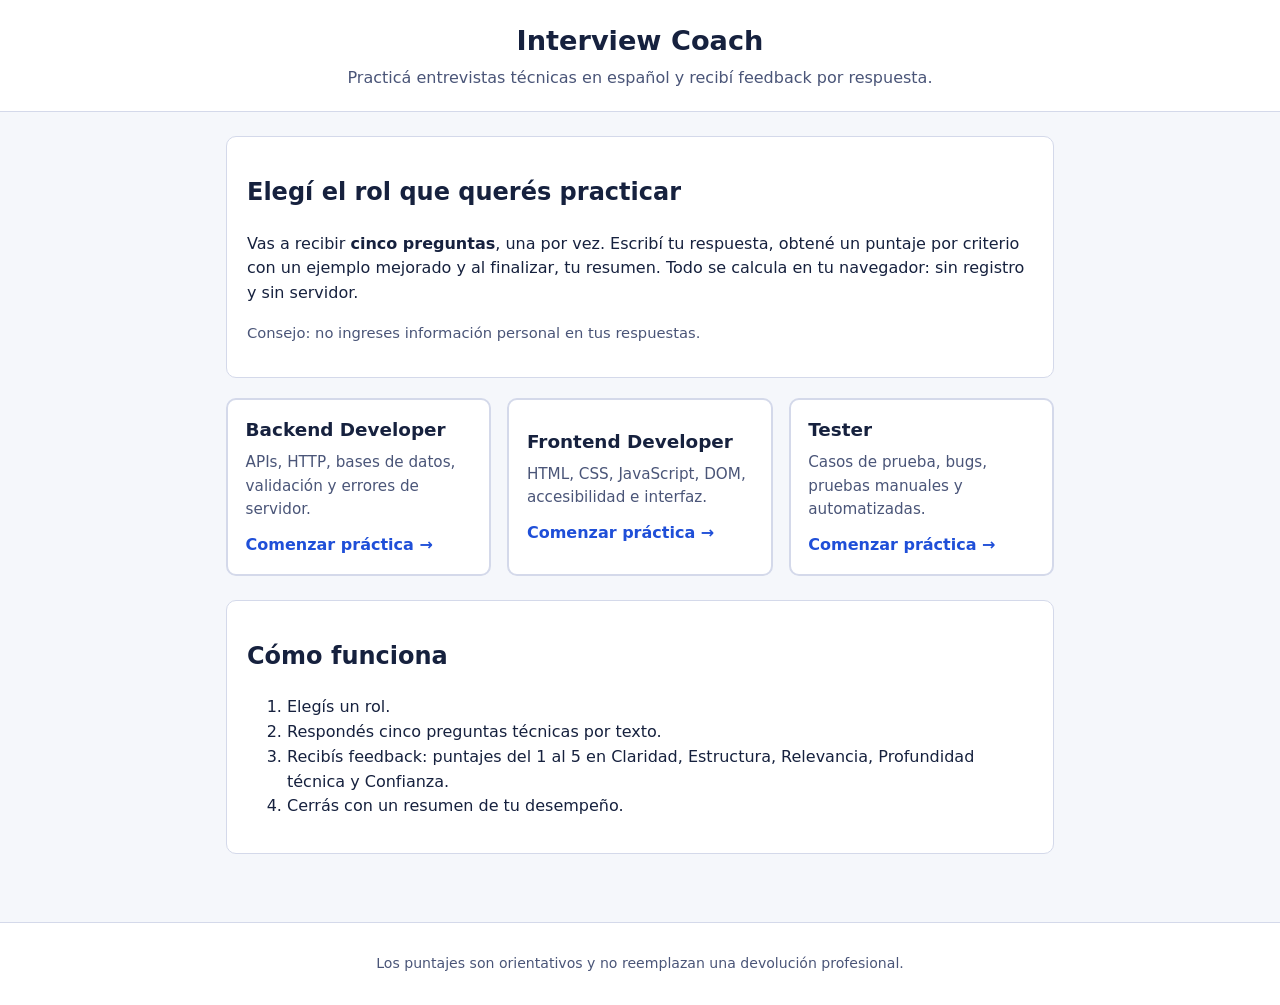
==== docs/index.html @ 04c26b7a "Organizar Archivos3" ====
<!DOCTYPE html>
<html lang="es-AR">
<head>
  <meta charset="UTF-8">
  <meta name="viewport" content="width=device-width, initial-scale=1.0">
  <meta name="description" content="Practicá entrevistas técnicas de Backend, Frontend o Tester con feedback inmediato.">
  <title>Interview Coach — Práctica de entrevistas técnicas</title>
  <link rel="stylesheet" href="css/style.css">
</head>
<body>
  <a class="skip-link" href="#main">Saltar al contenido</a>

  <header class="site-header">
    <h1>Interview Coach</h1>
    <p class="tagline">Practicá entrevistas técnicas en español y recibí feedback por respuesta.</p>
  </header>

  <main id="main" class="container">
    <section class="intro" aria-labelledby="intro-title">
      <h2 id="intro-title">Elegí el rol que querés practicar</h2>
      <p>
        Vas a recibir <strong>cinco preguntas</strong>, una por vez. Escribí tu respuesta,
        obtené un puntaje por criterio con un ejemplo mejorado y al finalizar, tu resumen.
        Todo se calcula en tu navegador: sin registro y sin servidor.
      </p>
      <p class="note">Consejo: no ingreses información personal en tus respuestas.</p>
    </section>

    <section aria-label="Roles disponibles">
      <div id="roles" class="roles-grid"></div>
    </section>

    <section class="how" aria-labelledby="how-title">
      <h2 id="how-title">Cómo funciona</h2>
      <ol>
        <li>Elegís un rol.</li>
        <li>Respondés cinco preguntas técnicas por texto.</li>
        <li>Recibís feedback: puntajes del 1 al 5 en Claridad, Estructura, Relevancia, Profundidad técnica y Confianza.</li>
        <li>Cerrás con un resumen de tu desempeño.</li>
      </ol>
    </section>
  </main>

  <footer class="site-footer">
    <p>Los puntajes son orientativos y no reemplazan una devolución profesional.</p>
  </footer>

  <script src="js/data.js"></script>
  <script src="js/utils.js"></script>
  <script src="js/app.js"></script>
</body>
</html>
---- docs/css/style.css ----
/* Interview Coach — estilos responsive, alto contraste y foco visible */
:root {
  --bg: #f5f7fb;
  --surface: #ffffff;
  --ink: #16213e;
  --muted: #4a5578;
  --brand: #1f4fd8;
  --brand-dark: #163aa3;
  --ok: #0f7b4f;
  --warn: #8a5a00;
  --error: #b3261e;
  --border: #d4d9ea;
  --radius: 10px;
}

* { box-sizing: border-box; }

body {
  margin: 0;
  font-family: system-ui, -apple-system, "Segoe UI", Roboto, sans-serif;
  color: var(--ink);
  background: var(--bg);
  line-height: 1.55;
}

.skip-link {
  position: absolute;
  left: -9999px;
  background: var(--brand);
  color: #fff;
  padding: 0.6rem 1rem;
  z-index: 10;
}
.skip-link:focus { left: 0; top: 0; }

:focus-visible {
  outline: 3px solid var(--brand);
  outline-offset: 2px;
}

.visually-hidden {
  position: absolute;
  width: 1px; height: 1px;
  margin: -1px; padding: 0;
  overflow: hidden;
  clip: rect(0 0 0 0);
  border: 0;
}

.site-header {
  background: var(--surface);
  border-bottom: 1px solid var(--border);
  padding: 1.25rem 1rem;
  text-align: center;
}

.site-header h1 { margin: 0 0 0.25rem; font-size: 1.7rem; }
.tagline { margin: 0; color: var(--muted); }
.crumb a { color: var(--brand); text-decoration: none; font-weight: 600; }
.role-tag {
  display: inline-block;
  margin: 0.4rem 0 0;
  background: var(--brand);
  color: #fff;
  padding: 0.25rem 0.8rem;
  border-radius: 999px;
  font-size: 0.9rem;
  font-weight: 600;
}
.progress { margin: 0.5rem 0 0.35rem; font-weight: 600; }

.progress-track {
  height: 8px;
  background: var(--border);
  border-radius: 999px;
  max-width: 480px;
  margin: 0 auto;
  overflow: hidden;
}
.progress-bar {
  height: 100%;
  width: 0;
  background: var(--brand);
  transition: width 0.3s ease;
}

.container {
  max-width: 860px;
  margin: 0 auto;
  padding: 1.5rem 1rem 3rem;
}

.intro, .how, .question-box, .overall, #feedback {
  background: var(--surface);
  border: 1px solid var(--border);
  border-radius: var(--radius);
  padding: 1.1rem 1.25rem;
  margin-bottom: 1.25rem;
}

.note { color: var(--muted); font-size: 0.92rem; }

.roles-grid {
  display: grid;
  grid-template-columns: repeat(auto-fit, minmax(230px, 1fr));
  gap: 1rem;
  margin-bottom: 1.5rem;
}

.role-card {
  display: block;
  width: 100%;
  text-align: left;
  background: var(--surface);
  border: 2px solid var(--border);
  border-radius: var(--radius);
  padding: 1rem 1.1rem;
  cursor: pointer;
  font: inherit;
  color: inherit;
  transition: border-color 0.15s, transform 0.15s;
}
.role-card:hover { border-color: var(--brand); transform: translateY(-2px); }
.role-card h2 { margin: 0 0 0.4rem; font-size: 1.15rem; }
.role-card p { margin: 0 0 0.7rem; color: var(--muted); font-size: 0.95rem; }
.role-cta { color: var(--brand); font-weight: 600; }

.question-box h2 { margin: 0; font-size: 1.25rem; line-height: 1.45; }

label { display: block; font-weight: 600; margin-bottom: 0.4rem; }

textarea {
  width: 100%;
  font: inherit;
  padding: 0.7rem 0.8rem;
  border: 2px solid var(--border);
  border-radius: var(--radius);
  resize: vertical;
  background: #fff;
  color: var(--ink);
}
textarea[aria-invalid="true"] { border-color: var(--error); }

.error { color: var(--error); font-weight: 600; margin: 0.5rem 0 0; }

.actions {
  display: flex;
  flex-wrap: wrap;
  gap: 0.7rem;
  margin-top: 1rem;
}

.btn {
  display: inline-block;
  font: inherit;
  font-weight: 600;
  padding: 0.65rem 1.2rem;
  border-radius: var(--radius);
  border: 2px solid transparent;
  cursor: pointer;
  text-decoration: none;
  text-align: center;
}
.btn.primary { background: var(--brand); color: #fff; }
.btn.primary:hover { background: var(--brand-dark); }
.btn.ghost { background: transparent; border-color: var(--border); color: var(--ink); }
.btn.ghost:hover { border-color: var(--brand); }

.big-score {
  font-size: 2.4rem;
  font-weight: 700;
  color: var(--brand);
  margin: 0.3rem 0;
}
.big-score span { font-size: 1.1rem; color: var(--muted); font-weight: 500; }

.rubric {
  width: 100%;
  border-collapse: collapse;
  margin: 0.8rem 0;
  font-size: 0.95rem;
}
.rubric caption { text-align: left; font-weight: 700; margin-bottom: 0.4rem; }
.rubric th, .rubric td {
  border: 1px solid var(--border);
  padding: 0.5rem 0.6rem;
  text-align: left;
  vertical-align: top;
}
.rubric thead th, .rubric tbody th { background: var(--bg); }
.score-cell { font-weight: 700; white-space: nowrap; }

.fb-columns {
  display: grid;
  grid-template-columns: repeat(auto-fit, minmax(250px, 1fr));
  gap: 1rem;
  margin: 1rem 0;
}
.fb-columns h4, .improved h4 { margin: 0 0 0.4rem; font-size: 1rem; }

.improved {
  background: var(--bg);
  border: 1px solid var(--border);
  border-left: 4px solid var(--ok);
  border-radius: var(--radius);
  padding: 0.9rem 1rem;
  margin-top: 1rem;
}
.improved p { margin: 0.4rem 0 0; }
.warn { color: var(--warn); font-size: 0.9rem; font-weight: 600; }

.disclaimer { color: var(--muted); font-size: 0.88rem; margin-top: 1.2rem; }

.result-list { list-style: none; padding: 0; margin: 0; }
.result-list li {
  display: flex;
  justify-content: space-between;
  gap: 1rem;
  background: var(--surface);
  border: 1px solid var(--border);
  border-radius: var(--radius);
  padding: 0.7rem 0.9rem;
  margin-bottom: 0.5rem;
}
.result-list .p { font-weight: 700; color: var(--brand); white-space: nowrap; }

.site-footer {
  text-align: center;
  color: var(--muted);
  font-size: 0.88rem;
  padding: 1rem;
  border-top: 1px solid var(--border);
  background: var(--surface);
}

@media (max-width: 560px) {
  .site-header h1 { font-size: 1.4rem; }
  .big-score { font-size: 2rem; }
  .result-list li { flex-direction: column; gap: 0.3rem; }
  .actions .btn { width: 100%; }
}
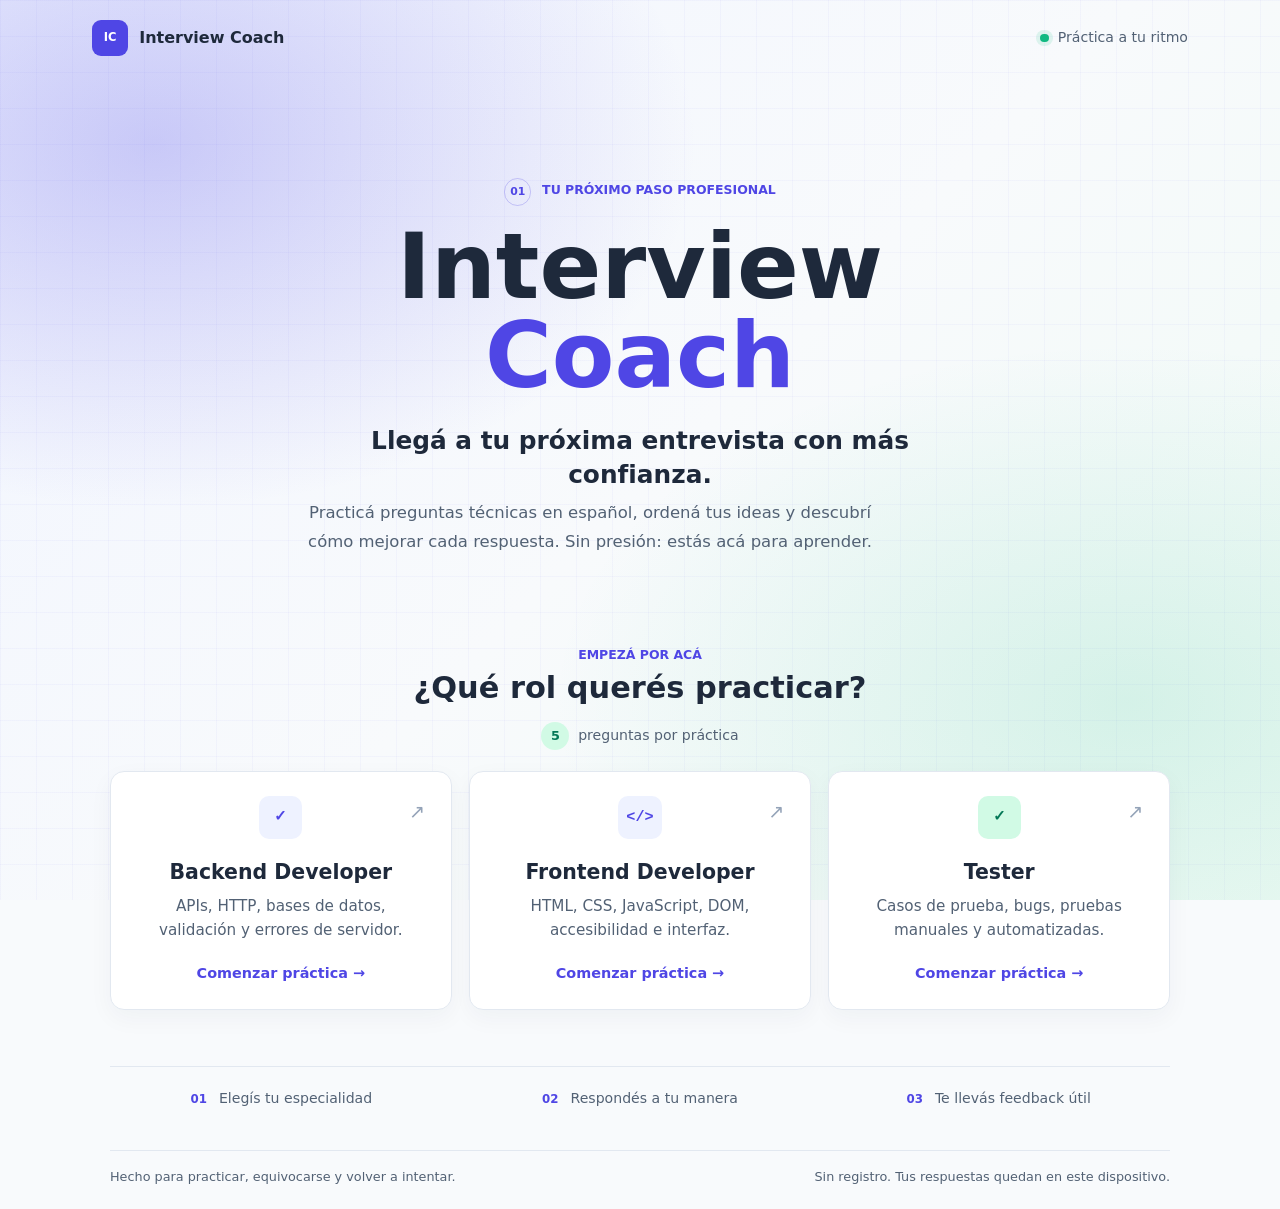
==== commit 56d7022c: "Estilos" ====
--- a/docs/index.html
+++ b/docs/index.html
@@ -3,46 +3,51 @@
 <head>
   <meta charset="UTF-8">
   <meta name="viewport" content="width=device-width, initial-scale=1.0">
-  <meta name="description" content="Practicá entrevistas técnicas de Backend, Frontend o Tester con feedback inmediato.">
-  <title>Interview Coach — Práctica de entrevistas técnicas</title>
+  <meta name="description" content="Practicá entrevistas técnicas de Frontend o Tester en español rioplatense y recibí feedback al instante.">
+  <meta name="theme-color" content="#f8fafc">
+  <title>Interview Coach — Prepará tu próxima entrevista</title>
   <link rel="stylesheet" href="css/style.css">
 </head>
-<body>
+<body class="home-page">
   <a class="skip-link" href="#main">Saltar al contenido</a>
 
-  <header class="site-header">
-    <h1>Interview Coach</h1>
-    <p class="tagline">Practicá entrevistas técnicas en español y recibí feedback por respuesta.</p>
+  <header class="home-header">
+    <a class="home-brand" href="index.html" aria-label="Interview Coach, inicio">
+      <span class="brand-mark" aria-hidden="true">IC</span>
+      <span>Interview Coach</span>
+    </a>
+    <span class="header-note"><span aria-hidden="true"></span> Práctica a tu ritmo</span>
   </header>
 
-  <main id="main" class="container">
-    <section class="intro" aria-labelledby="intro-title">
-      <h2 id="intro-title">Elegí el rol que querés practicar</h2>
-      <p>
-        Vas a recibir <strong>cinco preguntas</strong>, una por vez. Escribí tu respuesta,
-        obtené un puntaje por criterio con un ejemplo mejorado y al finalizar, tu resumen.
-        Todo se calcula en tu navegador: sin registro y sin servidor.
-      </p>
-      <p class="note">Consejo: no ingreses información personal en tus respuestas.</p>
+  <main id="main" class="home-main">
+    <section class="home-hero" aria-labelledby="home-title">
+      <p class="eyebrow"><span aria-hidden="true">01</span> Tu próximo paso profesional</p>
+      <h1 id="home-title">Interview <span>Coach</span></h1>
+      <p class="home-lead">Llegá a tu próxima entrevista con más confianza.</p>
+      <p class="home-description">Practicá preguntas técnicas en español, ordená tus ideas y descubrí cómo mejorar cada respuesta. Sin presión: estás acá para aprender.</p>
     </section>
 
-    <section aria-label="Roles disponibles">
+    <section class="role-section" aria-labelledby="role-title">
+      <div class="section-heading">
+        <div>
+          <p class="section-kicker">Empezá por acá</p>
+          <h2 id="role-title">¿Qué rol querés practicar?</h2>
+        </div>
+        <p class="question-count"><span aria-hidden="true">5</span> preguntas por práctica</p>
+      </div>
       <div id="roles" class="roles-grid"></div>
     </section>
 
-    <section class="how" aria-labelledby="how-title">
-      <h2 id="how-title">Cómo funciona</h2>
-      <ol>
-        <li>Elegís un rol.</li>
-        <li>Respondés cinco preguntas técnicas por texto.</li>
-        <li>Recibís feedback: puntajes del 1 al 5 en Claridad, Estructura, Relevancia, Profundidad técnica y Confianza.</li>
-        <li>Cerrás con un resumen de tu desempeño.</li>
-      </ol>
+    <section class="home-how" aria-label="Cómo funciona la práctica">
+      <div class="how-item"><span>01</span><p>Elegís tu especialidad</p></div>
+      <div class="how-item"><span>02</span><p>Respondés a tu manera</p></div>
+      <div class="how-item"><span>03</span><p>Te llevás feedback útil</p></div>
     </section>
   </main>
 
-  <footer class="site-footer">
-    <p>Los puntajes son orientativos y no reemplazan una devolución profesional.</p>
+  <footer class="home-footer">
+    <p>Hecho para practicar, equivocarse y volver a intentar.</p>
+    <p>Sin registro. Tus respuestas quedan en este dispositivo.</p>
   </footer>
 
   <script src="js/data.js"></script>
--- a/docs/css/style.css
+++ b/docs/css/style.css
@@ -1,25 +1,38 @@
 /* Interview Coach — estilos responsive, alto contraste y foco visible */
 :root {
-  --bg: #f5f7fb;
+  --bg: #f8fafc;
   --surface: #ffffff;
-  --ink: #16213e;
-  --muted: #4a5578;
-  --brand: #1f4fd8;
-  --brand-dark: #163aa3;
-  --ok: #0f7b4f;
+  --ink: #1e293b;
+  --muted: #526174;
+  --brand: #4f46e5;
+  --brand-dark: #4338ca;
+  --ok: #10b981;
   --warn: #8a5a00;
   --error: #b3261e;
-  --border: #d4d9ea;
-  --radius: 10px;
+  --border: #e2e8f0;
+  --radius: 12px;
 }
 
 * { box-sizing: border-box; }
 
 body {
   margin: 0;
+  min-height: 100vh;
+  min-height: 100svh;
+  display: flex;
+  flex-direction: column;
+  align-items: center;
   font-family: system-ui, -apple-system, "Segoe UI", Roboto, sans-serif;
   color: var(--ink);
-  background: var(--bg);
+  background-color: var(--bg);
+  background-image:
+    radial-gradient(ellipse at 12% 16%, rgba(79, 70, 229, 0.26), transparent 34rem),
+    radial-gradient(ellipse at 88% 78%, rgba(16, 185, 129, 0.13), transparent 36rem),
+    linear-gradient(rgba(79, 70, 229, 0.035) 1px, transparent 1px),
+    linear-gradient(90deg, rgba(79, 70, 229, 0.035) 1px, transparent 1px),
+    linear-gradient(135deg, #f1f5ff 0%, #f8fafc 52%, #effaf5 100%);
+  background-size: auto, auto, 36px 36px, 36px 36px, auto;
+  background-attachment: fixed;
   line-height: 1.55;
 }
 
@@ -48,10 +61,86 @@
 }
 
 .site-header {
-  background: var(--surface);
+  width: 100%;
+  flex: 0 0 auto;
+  background: rgba(255, 255, 255, 0.88);
+  backdrop-filter: blur(12px);
   border-bottom: 1px solid var(--border);
   padding: 1.25rem 1rem;
   text-align: center;
+}
+
+body:has(#answer-form) .site-header {
+  display: grid;
+  grid-template-columns: minmax(0, 1fr) minmax(0, 420px) minmax(0, 1fr);
+  grid-template-areas:
+    "back role ."
+    ". progress ."
+    ". track .";
+  align-items: center;
+  row-gap: 0.3rem;
+  padding: 0.85rem max(1rem, calc((100% - 900px) / 2));
+  border-bottom-color: rgba(79, 70, 229, 0.12);
+  background: rgba(248, 250, 252, 0.68);
+  backdrop-filter: blur(16px);
+  text-align: center;
+}
+
+body:has(#answer-form) .crumb {
+  grid-area: back;
+  justify-self: start;
+  margin: 0;
+}
+
+body:has(#answer-form) .crumb a {
+  display: inline-flex;
+  align-items: center;
+  min-height: 2.25rem;
+  padding: 0.35rem 0.7rem;
+  border: 1px solid rgba(79, 70, 229, 0.12);
+  border-radius: 10px;
+  background: rgba(255, 255, 255, 0.62);
+  color: var(--ink);
+  font-size: 0.88rem;
+  transition: background-color 0.18s ease, border-color 0.18s ease;
+}
+
+body:has(#answer-form) .crumb a:hover {
+  border-color: rgba(79, 70, 229, 0.28);
+  background: rgba(255, 255, 255, 0.9);
+}
+
+body:has(#answer-form) .role-tag {
+  grid-area: role;
+  justify-self: center;
+  margin: 0;
+  padding: 0.28rem 0.8rem;
+  border: 1px solid rgba(79, 70, 229, 0.12);
+  background: rgba(79, 70, 229, 0.09);
+  color: var(--brand-dark);
+  font-size: 0.82rem;
+}
+
+body:has(#answer-form) .progress {
+  grid-area: progress;
+  justify-self: center;
+  margin: 0;
+  color: var(--muted);
+  font-size: 0.82rem;
+  font-weight: 650;
+}
+
+body:has(#answer-form) .progress-track {
+  grid-area: track;
+  width: min(100%, 420px);
+  height: 6px;
+  margin: 0.1rem auto 0;
+  background: rgba(79, 70, 229, 0.1);
+}
+
+body:has(#answer-form) .progress-bar {
+  border-radius: inherit;
+  background: linear-gradient(90deg, var(--brand), #766cf2);
 }
 
 .site-header h1 { margin: 0 0 0.25rem; font-size: 1.7rem; }
@@ -85,24 +174,33 @@
 }
 
 .container {
-  max-width: 860px;
-  margin: 0 auto;
+  display: flex;
+  flex: 1 0 auto;
+  flex-direction: column;
+  align-items: center;
+  justify-content: center;
+  width: min(100%, 900px);
+  max-width: none;
+  margin: 0;
   padding: 1.5rem 1rem 3rem;
+  text-align: center;
 }
 
 .intro, .how, .question-box, .overall, #feedback {
+  width: 100%;
   background: var(--surface);
   border: 1px solid var(--border);
-  border-radius: var(--radius);
+  border-radius: 16px;
   padding: 1.1rem 1.25rem;
   margin-bottom: 1.25rem;
+  box-shadow: 0 12px 30px rgba(30, 41, 59, 0.055);
 }
 
 .note { color: var(--muted); font-size: 0.92rem; }
 
 .roles-grid {
   display: grid;
-  grid-template-columns: repeat(auto-fit, minmax(230px, 1fr));
+  grid-template-columns: repeat(auto-fit, minmax(min(100%, 230px), 1fr));
   gap: 1rem;
   margin-bottom: 1.5rem;
 }
@@ -146,6 +244,7 @@
 .actions {
   display: flex;
   flex-wrap: wrap;
+  justify-content: center;
   gap: 0.7rem;
   margin-top: 1rem;
 }
@@ -225,6 +324,8 @@
 .result-list .p { font-weight: 700; color: var(--brand); white-space: nowrap; }
 
 .site-footer {
+  width: 100%;
+  flex: 0 0 auto;
   text-align: center;
   color: var(--muted);
   font-size: 0.88rem;
@@ -233,9 +334,342 @@
   background: var(--surface);
 }
 
+/* Home */
+.home-page {
+  min-height: 100vh;
+  min-height: 100svh;
+}
+
+.home-header {
+  display: flex;
+  align-items: center;
+  justify-content: space-between;
+  width: min(100%, 1160px);
+  margin: 0 auto;
+  padding: 1.25rem 2rem;
+}
+
+.home-brand {
+  display: inline-flex;
+  align-items: center;
+  gap: 0.7rem;
+  color: var(--ink);
+  font-size: 1rem;
+  font-weight: 750;
+  text-decoration: none;
+}
+
+.brand-mark {
+  display: grid;
+  width: 2.25rem;
+  aspect-ratio: 1;
+  place-items: center;
+  border-radius: 9px;
+  background: var(--brand);
+  color: #fff;
+  font-size: 0.72rem;
+  letter-spacing: 0;
+}
+
+.header-note {
+  display: inline-flex;
+  align-items: center;
+  gap: 0.55rem;
+  color: var(--muted);
+  font-size: 0.88rem;
+}
+
+.header-note span {
+  width: 0.55rem;
+  aspect-ratio: 1;
+  border-radius: 50%;
+  background: var(--ok);
+  box-shadow: 0 0 0 4px rgba(16, 185, 129, 0.12);
+}
+
+.home-main {
+  width: min(100% - 3rem, 1060px);
+  flex: 1 0 auto;
+  display: flex;
+  flex-direction: column;
+  align-items: center;
+  justify-content: center;
+  margin: 0 auto;
+  padding: clamp(3rem, 8vw, 6.5rem) 0 2.5rem;
+  text-align: center;
+}
+
+.home-hero {
+  width: 100%;
+  max-width: 690px;
+  margin-bottom: clamp(3rem, 7vw, 5.5rem);
+  animation: home-rise 0.55s ease-out both;
+}
+
+.eyebrow, .section-kicker {
+  margin: 0 0 1rem;
+  color: var(--brand);
+  font-size: 0.78rem;
+  font-weight: 750;
+  text-transform: uppercase;
+}
+
+.eyebrow span {
+  display: inline-grid;
+  width: 1.7rem;
+  aspect-ratio: 1;
+  place-items: center;
+  margin-right: 0.4rem;
+  border: 1px solid rgba(79, 70, 229, 0.25);
+  border-radius: 50%;
+  font-size: 0.68rem;
+}
+
+.home-hero h1 {
+  margin: 0;
+  color: var(--ink);
+  font-size: clamp(3.25rem, 8vw, 5.7rem);
+  font-weight: 780;
+  line-height: 0.98;
+}
+
+.home-hero h1 span { color: var(--brand); }
+
+.home-lead {
+  margin: 1.5rem 0 0.5rem;
+  color: var(--ink);
+  font-size: clamp(1.2rem, 2.5vw, 1.55rem);
+  font-weight: 650;
+  line-height: 1.35;
+}
+
+.home-description {
+  max-width: 590px;
+  margin: 0;
+  color: var(--muted);
+  font-size: 1.03rem;
+  line-height: 1.75;
+}
+
+.section-heading {
+  display: flex;
+  flex-direction: column;
+  align-items: center;
+  justify-content: center;
+  gap: 1rem;
+  margin-bottom: 1.15rem;
+}
+
+.section-kicker { margin-bottom: 0.35rem; }
+.section-heading h2 { margin: 0; font-size: clamp(1.45rem, 3vw, 1.9rem); line-height: 1.2; }
+
+.question-count {
+  display: inline-flex;
+  align-items: center;
+  gap: 0.55rem;
+  margin: 0 0 0.15rem;
+  color: var(--muted);
+  font-size: 0.88rem;
+  white-space: nowrap;
+}
+
+.question-count span {
+  display: grid;
+  width: 1.75rem;
+  aspect-ratio: 1;
+  place-items: center;
+  border-radius: 50%;
+  background: #d1fae5;
+  color: #047857;
+  font-size: 0.8rem;
+  font-weight: 750;
+}
+
+.roles-grid {
+  grid-template-columns: repeat(3, minmax(0, 1fr));
+  gap: 1.1rem;
+  margin-bottom: 0;
+}
+
+.role-section { width: 100%; }
+
+.role-card {
+  position: relative;
+  display: flex;
+  min-height: 220px;
+  flex-direction: column;
+  align-items: center;
+  padding: 1.5rem;
+  overflow: hidden;
+  border: 1px solid var(--border);
+  border-radius: 14px;
+  background: var(--surface);
+  box-shadow: 0 8px 24px rgba(30, 41, 59, 0.045);
+  transition: border-color 0.18s ease, box-shadow 0.18s ease, transform 0.18s ease;
+  text-align: center;
+}
+
+.role-card::after {
+  position: absolute;
+  top: 1.55rem;
+  right: 1.6rem;
+  color: #94a3b8;
+  content: "↗";
+  font-size: 1.2rem;
+  transition: color 0.18s ease, transform 0.18s ease;
+}
+
+.role-card:hover {
+  transform: translateY(-3px);
+  border-color: rgba(79, 70, 229, 0.55);
+  box-shadow: 0 16px 34px rgba(30, 41, 59, 0.1);
+}
+
+.role-card:hover::after { transform: translate(2px, -2px); color: var(--brand); }
+.role-card:focus-visible { outline-offset: 4px; }
+
+.role-symbol {
+  display: grid;
+  width: 2.7rem;
+  aspect-ratio: 1;
+  place-items: center;
+  margin-bottom: 1.1rem;
+  border-radius: 10px;
+  background: #eef2ff;
+  color: var(--brand);
+  font-family: ui-monospace, monospace;
+  font-size: 0.95rem;
+  font-weight: 750;
+}
+
+.role-card[data-role="tester"] .role-symbol { background: #d1fae5; color: #047857; }
+.role-card h2 { margin: 0 0 0.4rem; font-size: 1.28rem; }
+.role-card p { margin: 0 0 1.25rem; color: var(--muted); font-size: 0.95rem; line-height: 1.55; }
+.role-cta { margin-top: auto; color: var(--brand); font-size: 0.9rem; font-weight: 700; }
+
+.home-how {
+  width: 100%;
+  display: grid;
+  grid-template-columns: repeat(3, minmax(0, 1fr));
+  gap: 1rem;
+  margin-top: 3.5rem;
+  padding-top: 1.35rem;
+  border-top: 1px solid var(--border);
+}
+
+.how-item { display: flex; align-items: center; justify-content: center; gap: 0.75rem; }
+.how-item span { color: var(--brand); font-size: 0.74rem; font-weight: 750; }
+.how-item p { margin: 0; color: var(--muted); font-size: 0.88rem; }
+
+.home-footer {
+  width: min(100% - 3rem, 1060px);
+  display: flex;
+  justify-content: space-between;
+  gap: 1rem;
+  margin: 0 auto;
+  padding: 1rem 0 1.4rem;
+  border-top: 1px solid var(--border);
+  color: var(--muted);
+  font-size: 0.8rem;
+}
+
+.home-footer p { margin: 0; }
+
+@keyframes home-rise {
+  from { opacity: 0; transform: translateY(10px); }
+  to { opacity: 1; transform: translateY(0); }
+}
+
+@media (prefers-reduced-motion: reduce) {
+  *, *::before, *::after { scroll-behavior: auto !important; animation-duration: 0.01ms !important; transition-duration: 0.01ms !important; }
+}
+
 @media (max-width: 560px) {
+  body:has(#answer-form) .site-header {
+    grid-template-columns: minmax(0, 1fr) auto;
+    grid-template-areas:
+      "back role"
+      "progress progress"
+      "track track";
+    row-gap: 0.4rem;
+    padding: 0.75rem 1rem;
+  }
+
+  body:has(#answer-form) .role-tag { justify-self: end; }
+  body:has(#answer-form) .progress-track { width: 100%; }
+  .home-header { padding: 1rem 1.15rem; }
+  .header-note { font-size: 0.78rem; }
+  .home-main { width: min(100% - 2.25rem, 1060px); padding-top: 3.5rem; }
+  .home-hero { margin-bottom: 3.25rem; }
+  .section-heading { align-items: center; flex-direction: column; gap: 0.75rem; }
+  .roles-grid { grid-template-columns: 1fr; }
+  .role-card { min-height: 205px; }
+  .home-how { grid-template-columns: 1fr; gap: 0.8rem; margin-top: 2.5rem; }
+  .home-footer { width: min(100% - 2.25rem, 1060px); flex-direction: column; gap: 0.35rem; }
   .site-header h1 { font-size: 1.4rem; }
   .big-score { font-size: 2rem; }
   .result-list li { flex-direction: column; gap: 0.3rem; }
   .actions .btn { width: 100%; }
 }
+
+#answer-form {
+  width: min(100%, 720px);
+  display: flex;
+  flex-direction: column;
+  align-items: center;
+  margin: 0 auto 1.25rem;
+  padding: 1.5rem;
+  border: 1px solid rgba(226, 232, 240, 0.9);
+  border-radius: 16px;
+  background: rgba(255, 255, 255, 0.72);
+  box-shadow: 0 16px 38px rgba(30, 41, 59, 0.085);
+  backdrop-filter: blur(14px);
+  text-align: center;
+}
+
+#answer-form label,
+#answer-form textarea,
+#answer-form .error,
+#answer-form .actions { width: 100%; }
+
+#answer-form textarea {
+  border-color: rgba(226, 232, 240, 0.9);
+  background: rgba(255, 255, 255, 0.88);
+  text-align: left;
+  backdrop-filter: blur(8px);
+}
+
+.question-box,
+#feedback {
+  border-color: rgba(255, 255, 255, 0.82);
+  background: rgba(255, 255, 255, 0.72);
+  box-shadow: 0 16px 38px rgba(30, 41, 59, 0.085);
+  backdrop-filter: blur(14px);
+}
+
+#answer-form .actions { justify-content: center; }
+
+#next-btn { align-self: center; }
+
+.fb-columns {
+  width: 100%;
+  text-align: left;
+}
+
+.overall,
+.container > section[aria-labelledby="per-question-title"],
+.disclaimer {
+  width: 100%;
+}
+
+.container > section[aria-labelledby="per-question-title"] > h2,
+.fb-columns h2 { text-align: center; }
+
+.site-footer p { margin: 0; }
+
+@media (max-width: 700px) {
+  .fb-columns { grid-template-columns: 1fr; }
+  .home-how { grid-template-columns: 1fr; }
+  .how-item { justify-content: center; }
+  #answer-form { padding: 1.15rem; }
+}
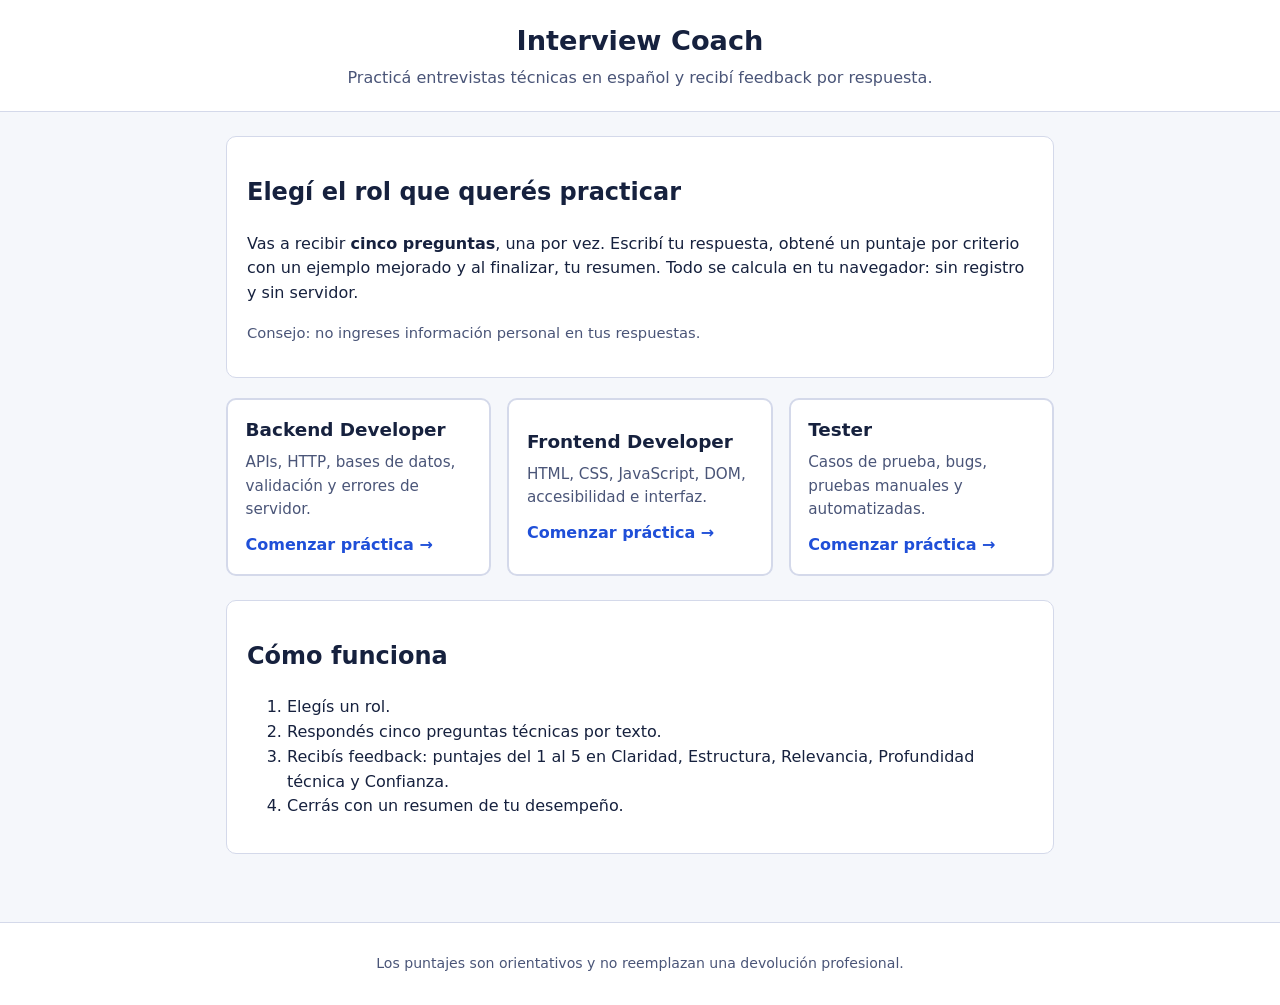
==== commit fe55f7d9: "Estilos2" ====
--- a/docs/index.html
+++ b/docs/index.html
@@ -3,51 +3,46 @@
 <head>
   <meta charset="UTF-8">
   <meta name="viewport" content="width=device-width, initial-scale=1.0">
-  <meta name="description" content="Practicá entrevistas técnicas de Frontend o Tester en español rioplatense y recibí feedback al instante.">
-  <meta name="theme-color" content="#f8fafc">
-  <title>Interview Coach — Prepará tu próxima entrevista</title>
+  <meta name="description" content="Practicá entrevistas técnicas de Backend, Frontend o Tester con feedback inmediato.">
+  <title>Interview Coach — Práctica de entrevistas técnicas</title>
   <link rel="stylesheet" href="css/style.css">
 </head>
-<body class="home-page">
+<body>
   <a class="skip-link" href="#main">Saltar al contenido</a>
 
-  <header class="home-header">
-    <a class="home-brand" href="index.html" aria-label="Interview Coach, inicio">
-      <span class="brand-mark" aria-hidden="true">IC</span>
-      <span>Interview Coach</span>
-    </a>
-    <span class="header-note"><span aria-hidden="true"></span> Práctica a tu ritmo</span>
+  <header class="site-header">
+    <h1>Interview Coach</h1>
+    <p class="tagline">Practicá entrevistas técnicas en español y recibí feedback por respuesta.</p>
   </header>
 
-  <main id="main" class="home-main">
-    <section class="home-hero" aria-labelledby="home-title">
-      <p class="eyebrow"><span aria-hidden="true">01</span> Tu próximo paso profesional</p>
-      <h1 id="home-title">Interview <span>Coach</span></h1>
-      <p class="home-lead">Llegá a tu próxima entrevista con más confianza.</p>
-      <p class="home-description">Practicá preguntas técnicas en español, ordená tus ideas y descubrí cómo mejorar cada respuesta. Sin presión: estás acá para aprender.</p>
+  <main id="main" class="container">
+    <section class="intro" aria-labelledby="intro-title">
+      <h2 id="intro-title">Elegí el rol que querés practicar</h2>
+      <p>
+        Vas a recibir <strong>cinco preguntas</strong>, una por vez. Escribí tu respuesta,
+        obtené un puntaje por criterio con un ejemplo mejorado y al finalizar, tu resumen.
+        Todo se calcula en tu navegador: sin registro y sin servidor.
+      </p>
+      <p class="note">Consejo: no ingreses información personal en tus respuestas.</p>
     </section>
 
-    <section class="role-section" aria-labelledby="role-title">
-      <div class="section-heading">
-        <div>
-          <p class="section-kicker">Empezá por acá</p>
-          <h2 id="role-title">¿Qué rol querés practicar?</h2>
-        </div>
-        <p class="question-count"><span aria-hidden="true">5</span> preguntas por práctica</p>
-      </div>
+    <section aria-label="Roles disponibles">
       <div id="roles" class="roles-grid"></div>
     </section>
 
-    <section class="home-how" aria-label="Cómo funciona la práctica">
-      <div class="how-item"><span>01</span><p>Elegís tu especialidad</p></div>
-      <div class="how-item"><span>02</span><p>Respondés a tu manera</p></div>
-      <div class="how-item"><span>03</span><p>Te llevás feedback útil</p></div>
+    <section class="how" aria-labelledby="how-title">
+      <h2 id="how-title">Cómo funciona</h2>
+      <ol>
+        <li>Elegís un rol.</li>
+        <li>Respondés cinco preguntas técnicas por texto.</li>
+        <li>Recibís feedback: puntajes del 1 al 5 en Claridad, Estructura, Relevancia, Profundidad técnica y Confianza.</li>
+        <li>Cerrás con un resumen de tu desempeño.</li>
+      </ol>
     </section>
   </main>
 
-  <footer class="home-footer">
-    <p>Hecho para practicar, equivocarse y volver a intentar.</p>
-    <p>Sin registro. Tus respuestas quedan en este dispositivo.</p>
+  <footer class="site-footer">
+    <p>Los puntajes son orientativos y no reemplazan una devolución profesional.</p>
   </footer>
 
   <script src="js/data.js"></script>
--- a/docs/css/style.css
+++ b/docs/css/style.css
@@ -1,38 +1,25 @@
 /* Interview Coach — estilos responsive, alto contraste y foco visible */
 :root {
-  --bg: #f8fafc;
+  --bg: #f5f7fb;
   --surface: #ffffff;
-  --ink: #1e293b;
-  --muted: #526174;
-  --brand: #4f46e5;
-  --brand-dark: #4338ca;
-  --ok: #10b981;
+  --ink: #16213e;
+  --muted: #4a5578;
+  --brand: #1f4fd8;
+  --brand-dark: #163aa3;
+  --ok: #0f7b4f;
   --warn: #8a5a00;
   --error: #b3261e;
-  --border: #e2e8f0;
-  --radius: 12px;
+  --border: #d4d9ea;
+  --radius: 10px;
 }
 
 * { box-sizing: border-box; }
 
 body {
   margin: 0;
-  min-height: 100vh;
-  min-height: 100svh;
-  display: flex;
-  flex-direction: column;
-  align-items: center;
   font-family: system-ui, -apple-system, "Segoe UI", Roboto, sans-serif;
   color: var(--ink);
-  background-color: var(--bg);
-  background-image:
-    radial-gradient(ellipse at 12% 16%, rgba(79, 70, 229, 0.26), transparent 34rem),
-    radial-gradient(ellipse at 88% 78%, rgba(16, 185, 129, 0.13), transparent 36rem),
-    linear-gradient(rgba(79, 70, 229, 0.035) 1px, transparent 1px),
-    linear-gradient(90deg, rgba(79, 70, 229, 0.035) 1px, transparent 1px),
-    linear-gradient(135deg, #f1f5ff 0%, #f8fafc 52%, #effaf5 100%);
-  background-size: auto, auto, 36px 36px, 36px 36px, auto;
-  background-attachment: fixed;
+  background: var(--bg);
   line-height: 1.55;
 }
 
@@ -61,86 +48,10 @@
 }
 
 .site-header {
-  width: 100%;
-  flex: 0 0 auto;
-  background: rgba(255, 255, 255, 0.88);
-  backdrop-filter: blur(12px);
+  background: var(--surface);
   border-bottom: 1px solid var(--border);
   padding: 1.25rem 1rem;
   text-align: center;
-}
-
-body:has(#answer-form) .site-header {
-  display: grid;
-  grid-template-columns: minmax(0, 1fr) minmax(0, 420px) minmax(0, 1fr);
-  grid-template-areas:
-    "back role ."
-    ". progress ."
-    ". track .";
-  align-items: center;
-  row-gap: 0.3rem;
-  padding: 0.85rem max(1rem, calc((100% - 900px) / 2));
-  border-bottom-color: rgba(79, 70, 229, 0.12);
-  background: rgba(248, 250, 252, 0.68);
-  backdrop-filter: blur(16px);
-  text-align: center;
-}
-
-body:has(#answer-form) .crumb {
-  grid-area: back;
-  justify-self: start;
-  margin: 0;
-}
-
-body:has(#answer-form) .crumb a {
-  display: inline-flex;
-  align-items: center;
-  min-height: 2.25rem;
-  padding: 0.35rem 0.7rem;
-  border: 1px solid rgba(79, 70, 229, 0.12);
-  border-radius: 10px;
-  background: rgba(255, 255, 255, 0.62);
-  color: var(--ink);
-  font-size: 0.88rem;
-  transition: background-color 0.18s ease, border-color 0.18s ease;
-}
-
-body:has(#answer-form) .crumb a:hover {
-  border-color: rgba(79, 70, 229, 0.28);
-  background: rgba(255, 255, 255, 0.9);
-}
-
-body:has(#answer-form) .role-tag {
-  grid-area: role;
-  justify-self: center;
-  margin: 0;
-  padding: 0.28rem 0.8rem;
-  border: 1px solid rgba(79, 70, 229, 0.12);
-  background: rgba(79, 70, 229, 0.09);
-  color: var(--brand-dark);
-  font-size: 0.82rem;
-}
-
-body:has(#answer-form) .progress {
-  grid-area: progress;
-  justify-self: center;
-  margin: 0;
-  color: var(--muted);
-  font-size: 0.82rem;
-  font-weight: 650;
-}
-
-body:has(#answer-form) .progress-track {
-  grid-area: track;
-  width: min(100%, 420px);
-  height: 6px;
-  margin: 0.1rem auto 0;
-  background: rgba(79, 70, 229, 0.1);
-}
-
-body:has(#answer-form) .progress-bar {
-  border-radius: inherit;
-  background: linear-gradient(90deg, var(--brand), #766cf2);
 }
 
 .site-header h1 { margin: 0 0 0.25rem; font-size: 1.7rem; }
@@ -174,33 +85,24 @@
 }
 
 .container {
-  display: flex;
-  flex: 1 0 auto;
-  flex-direction: column;
-  align-items: center;
-  justify-content: center;
-  width: min(100%, 900px);
-  max-width: none;
-  margin: 0;
+  max-width: 860px;
+  margin: 0 auto;
   padding: 1.5rem 1rem 3rem;
-  text-align: center;
 }
 
 .intro, .how, .question-box, .overall, #feedback {
-  width: 100%;
-  background: var(--surface);
-  border: 1px solid var(--border);
-  border-radius: 16px;
+  background: var(--surface);
+  border: 1px solid var(--border);
+  border-radius: var(--radius);
   padding: 1.1rem 1.25rem;
   margin-bottom: 1.25rem;
-  box-shadow: 0 12px 30px rgba(30, 41, 59, 0.055);
 }
 
 .note { color: var(--muted); font-size: 0.92rem; }
 
 .roles-grid {
   display: grid;
-  grid-template-columns: repeat(auto-fit, minmax(min(100%, 230px), 1fr));
+  grid-template-columns: repeat(auto-fit, minmax(230px, 1fr));
   gap: 1rem;
   margin-bottom: 1.5rem;
 }
@@ -244,7 +146,6 @@
 .actions {
   display: flex;
   flex-wrap: wrap;
-  justify-content: center;
   gap: 0.7rem;
   margin-top: 1rem;
 }
@@ -324,8 +225,6 @@
 .result-list .p { font-weight: 700; color: var(--brand); white-space: nowrap; }
 
 .site-footer {
-  width: 100%;
-  flex: 0 0 auto;
   text-align: center;
   color: var(--muted);
   font-size: 0.88rem;
@@ -334,342 +233,9 @@
   background: var(--surface);
 }
 
-/* Home */
-.home-page {
-  min-height: 100vh;
-  min-height: 100svh;
-}
-
-.home-header {
-  display: flex;
-  align-items: center;
-  justify-content: space-between;
-  width: min(100%, 1160px);
-  margin: 0 auto;
-  padding: 1.25rem 2rem;
-}
-
-.home-brand {
-  display: inline-flex;
-  align-items: center;
-  gap: 0.7rem;
-  color: var(--ink);
-  font-size: 1rem;
-  font-weight: 750;
-  text-decoration: none;
-}
-
-.brand-mark {
-  display: grid;
-  width: 2.25rem;
-  aspect-ratio: 1;
-  place-items: center;
-  border-radius: 9px;
-  background: var(--brand);
-  color: #fff;
-  font-size: 0.72rem;
-  letter-spacing: 0;
-}
-
-.header-note {
-  display: inline-flex;
-  align-items: center;
-  gap: 0.55rem;
-  color: var(--muted);
-  font-size: 0.88rem;
-}
-
-.header-note span {
-  width: 0.55rem;
-  aspect-ratio: 1;
-  border-radius: 50%;
-  background: var(--ok);
-  box-shadow: 0 0 0 4px rgba(16, 185, 129, 0.12);
-}
-
-.home-main {
-  width: min(100% - 3rem, 1060px);
-  flex: 1 0 auto;
-  display: flex;
-  flex-direction: column;
-  align-items: center;
-  justify-content: center;
-  margin: 0 auto;
-  padding: clamp(3rem, 8vw, 6.5rem) 0 2.5rem;
-  text-align: center;
-}
-
-.home-hero {
-  width: 100%;
-  max-width: 690px;
-  margin-bottom: clamp(3rem, 7vw, 5.5rem);
-  animation: home-rise 0.55s ease-out both;
-}
-
-.eyebrow, .section-kicker {
-  margin: 0 0 1rem;
-  color: var(--brand);
-  font-size: 0.78rem;
-  font-weight: 750;
-  text-transform: uppercase;
-}
-
-.eyebrow span {
-  display: inline-grid;
-  width: 1.7rem;
-  aspect-ratio: 1;
-  place-items: center;
-  margin-right: 0.4rem;
-  border: 1px solid rgba(79, 70, 229, 0.25);
-  border-radius: 50%;
-  font-size: 0.68rem;
-}
-
-.home-hero h1 {
-  margin: 0;
-  color: var(--ink);
-  font-size: clamp(3.25rem, 8vw, 5.7rem);
-  font-weight: 780;
-  line-height: 0.98;
-}
-
-.home-hero h1 span { color: var(--brand); }
-
-.home-lead {
-  margin: 1.5rem 0 0.5rem;
-  color: var(--ink);
-  font-size: clamp(1.2rem, 2.5vw, 1.55rem);
-  font-weight: 650;
-  line-height: 1.35;
-}
-
-.home-description {
-  max-width: 590px;
-  margin: 0;
-  color: var(--muted);
-  font-size: 1.03rem;
-  line-height: 1.75;
-}
-
-.section-heading {
-  display: flex;
-  flex-direction: column;
-  align-items: center;
-  justify-content: center;
-  gap: 1rem;
-  margin-bottom: 1.15rem;
-}
-
-.section-kicker { margin-bottom: 0.35rem; }
-.section-heading h2 { margin: 0; font-size: clamp(1.45rem, 3vw, 1.9rem); line-height: 1.2; }
-
-.question-count {
-  display: inline-flex;
-  align-items: center;
-  gap: 0.55rem;
-  margin: 0 0 0.15rem;
-  color: var(--muted);
-  font-size: 0.88rem;
-  white-space: nowrap;
-}
-
-.question-count span {
-  display: grid;
-  width: 1.75rem;
-  aspect-ratio: 1;
-  place-items: center;
-  border-radius: 50%;
-  background: #d1fae5;
-  color: #047857;
-  font-size: 0.8rem;
-  font-weight: 750;
-}
-
-.roles-grid {
-  grid-template-columns: repeat(3, minmax(0, 1fr));
-  gap: 1.1rem;
-  margin-bottom: 0;
-}
-
-.role-section { width: 100%; }
-
-.role-card {
-  position: relative;
-  display: flex;
-  min-height: 220px;
-  flex-direction: column;
-  align-items: center;
-  padding: 1.5rem;
-  overflow: hidden;
-  border: 1px solid var(--border);
-  border-radius: 14px;
-  background: var(--surface);
-  box-shadow: 0 8px 24px rgba(30, 41, 59, 0.045);
-  transition: border-color 0.18s ease, box-shadow 0.18s ease, transform 0.18s ease;
-  text-align: center;
-}
-
-.role-card::after {
-  position: absolute;
-  top: 1.55rem;
-  right: 1.6rem;
-  color: #94a3b8;
-  content: "↗";
-  font-size: 1.2rem;
-  transition: color 0.18s ease, transform 0.18s ease;
-}
-
-.role-card:hover {
-  transform: translateY(-3px);
-  border-color: rgba(79, 70, 229, 0.55);
-  box-shadow: 0 16px 34px rgba(30, 41, 59, 0.1);
-}
-
-.role-card:hover::after { transform: translate(2px, -2px); color: var(--brand); }
-.role-card:focus-visible { outline-offset: 4px; }
-
-.role-symbol {
-  display: grid;
-  width: 2.7rem;
-  aspect-ratio: 1;
-  place-items: center;
-  margin-bottom: 1.1rem;
-  border-radius: 10px;
-  background: #eef2ff;
-  color: var(--brand);
-  font-family: ui-monospace, monospace;
-  font-size: 0.95rem;
-  font-weight: 750;
-}
-
-.role-card[data-role="tester"] .role-symbol { background: #d1fae5; color: #047857; }
-.role-card h2 { margin: 0 0 0.4rem; font-size: 1.28rem; }
-.role-card p { margin: 0 0 1.25rem; color: var(--muted); font-size: 0.95rem; line-height: 1.55; }
-.role-cta { margin-top: auto; color: var(--brand); font-size: 0.9rem; font-weight: 700; }
-
-.home-how {
-  width: 100%;
-  display: grid;
-  grid-template-columns: repeat(3, minmax(0, 1fr));
-  gap: 1rem;
-  margin-top: 3.5rem;
-  padding-top: 1.35rem;
-  border-top: 1px solid var(--border);
-}
-
-.how-item { display: flex; align-items: center; justify-content: center; gap: 0.75rem; }
-.how-item span { color: var(--brand); font-size: 0.74rem; font-weight: 750; }
-.how-item p { margin: 0; color: var(--muted); font-size: 0.88rem; }
-
-.home-footer {
-  width: min(100% - 3rem, 1060px);
-  display: flex;
-  justify-content: space-between;
-  gap: 1rem;
-  margin: 0 auto;
-  padding: 1rem 0 1.4rem;
-  border-top: 1px solid var(--border);
-  color: var(--muted);
-  font-size: 0.8rem;
-}
-
-.home-footer p { margin: 0; }
-
-@keyframes home-rise {
-  from { opacity: 0; transform: translateY(10px); }
-  to { opacity: 1; transform: translateY(0); }
-}
-
-@media (prefers-reduced-motion: reduce) {
-  *, *::before, *::after { scroll-behavior: auto !important; animation-duration: 0.01ms !important; transition-duration: 0.01ms !important; }
-}
-
 @media (max-width: 560px) {
-  body:has(#answer-form) .site-header {
-    grid-template-columns: minmax(0, 1fr) auto;
-    grid-template-areas:
-      "back role"
-      "progress progress"
-      "track track";
-    row-gap: 0.4rem;
-    padding: 0.75rem 1rem;
-  }
-
-  body:has(#answer-form) .role-tag { justify-self: end; }
-  body:has(#answer-form) .progress-track { width: 100%; }
-  .home-header { padding: 1rem 1.15rem; }
-  .header-note { font-size: 0.78rem; }
-  .home-main { width: min(100% - 2.25rem, 1060px); padding-top: 3.5rem; }
-  .home-hero { margin-bottom: 3.25rem; }
-  .section-heading { align-items: center; flex-direction: column; gap: 0.75rem; }
-  .roles-grid { grid-template-columns: 1fr; }
-  .role-card { min-height: 205px; }
-  .home-how { grid-template-columns: 1fr; gap: 0.8rem; margin-top: 2.5rem; }
-  .home-footer { width: min(100% - 2.25rem, 1060px); flex-direction: column; gap: 0.35rem; }
   .site-header h1 { font-size: 1.4rem; }
   .big-score { font-size: 2rem; }
   .result-list li { flex-direction: column; gap: 0.3rem; }
   .actions .btn { width: 100%; }
 }
-
-#answer-form {
-  width: min(100%, 720px);
-  display: flex;
-  flex-direction: column;
-  align-items: center;
-  margin: 0 auto 1.25rem;
-  padding: 1.5rem;
-  border: 1px solid rgba(226, 232, 240, 0.9);
-  border-radius: 16px;
-  background: rgba(255, 255, 255, 0.72);
-  box-shadow: 0 16px 38px rgba(30, 41, 59, 0.085);
-  backdrop-filter: blur(14px);
-  text-align: center;
-}
-
-#answer-form label,
-#answer-form textarea,
-#answer-form .error,
-#answer-form .actions { width: 100%; }
-
-#answer-form textarea {
-  border-color: rgba(226, 232, 240, 0.9);
-  background: rgba(255, 255, 255, 0.88);
-  text-align: left;
-  backdrop-filter: blur(8px);
-}
-
-.question-box,
-#feedback {
-  border-color: rgba(255, 255, 255, 0.82);
-  background: rgba(255, 255, 255, 0.72);
-  box-shadow: 0 16px 38px rgba(30, 41, 59, 0.085);
-  backdrop-filter: blur(14px);
-}
-
-#answer-form .actions { justify-content: center; }
-
-#next-btn { align-self: center; }
-
-.fb-columns {
-  width: 100%;
-  text-align: left;
-}
-
-.overall,
-.container > section[aria-labelledby="per-question-title"],
-.disclaimer {
-  width: 100%;
-}
-
-.container > section[aria-labelledby="per-question-title"] > h2,
-.fb-columns h2 { text-align: center; }
-
-.site-footer p { margin: 0; }
-
-@media (max-width: 700px) {
-  .fb-columns { grid-template-columns: 1fr; }
-  .home-how { grid-template-columns: 1fr; }
-  .how-item { justify-content: center; }
-  #answer-form { padding: 1.15rem; }
-}
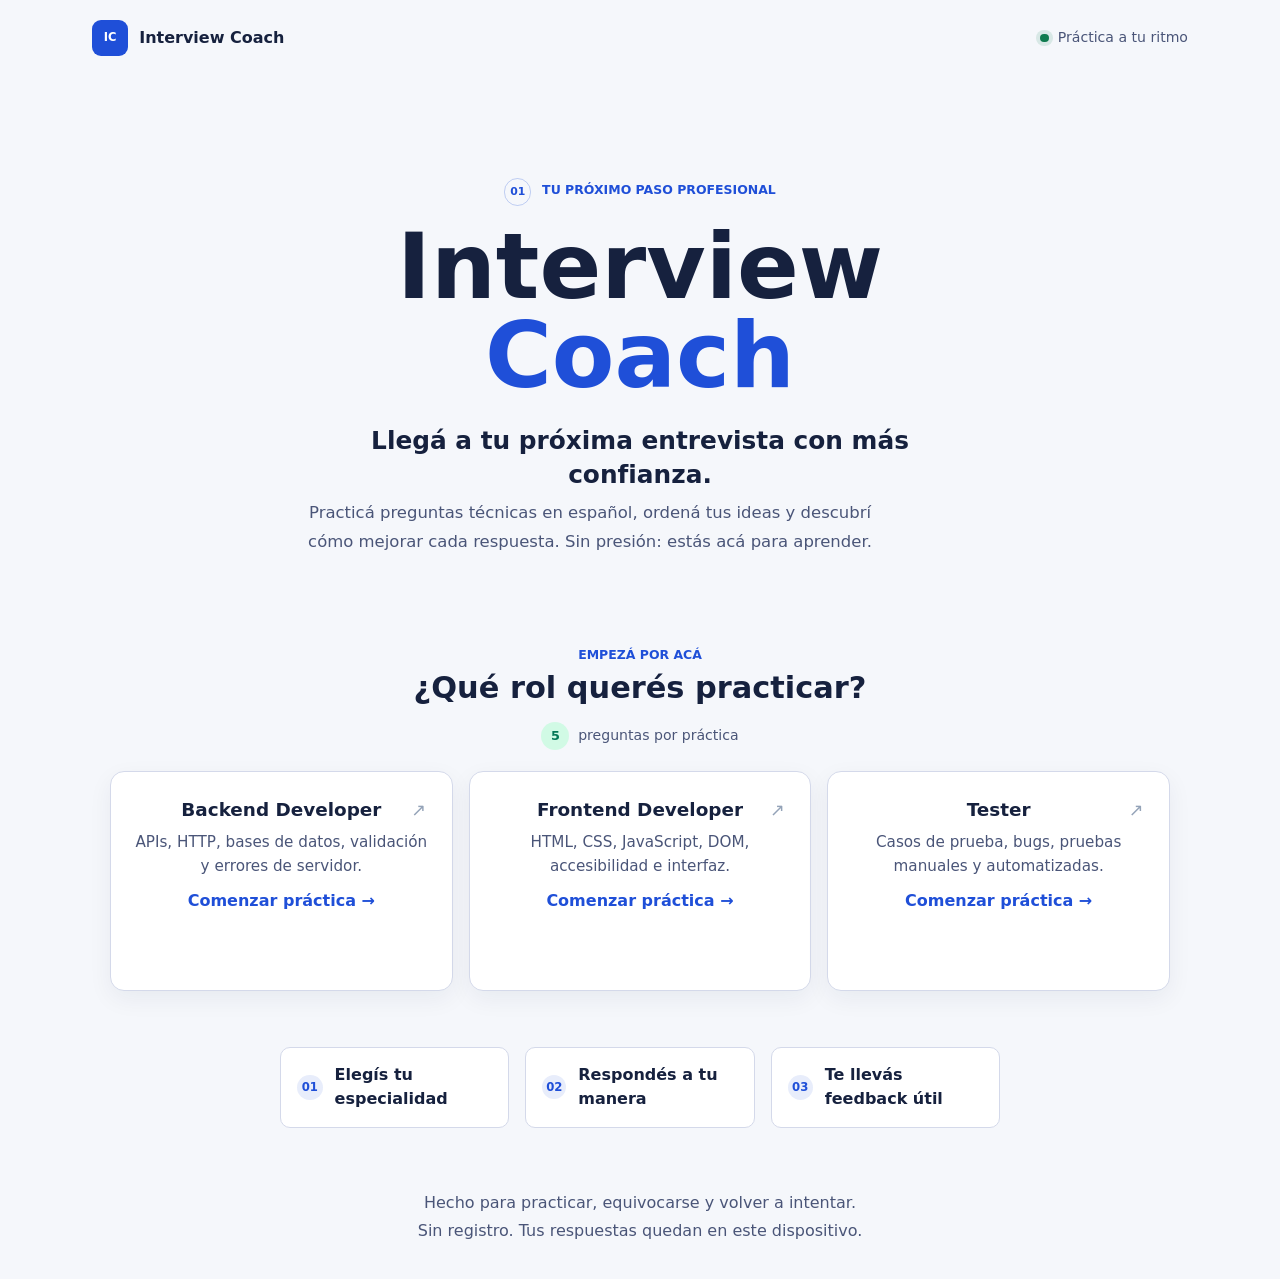
==== commit a4a75262: "Estilos3" ====
--- a/docs/index.html
+++ b/docs/index.html
@@ -3,46 +3,51 @@
 <head>
   <meta charset="UTF-8">
   <meta name="viewport" content="width=device-width, initial-scale=1.0">
-  <meta name="description" content="Practicá entrevistas técnicas de Backend, Frontend o Tester con feedback inmediato.">
-  <title>Interview Coach — Práctica de entrevistas técnicas</title>
+  <meta name="description" content="Practicá entrevistas técnicas de Frontend o Tester en español rioplatense y recibí feedback al instante.">
+  <meta name="theme-color" content="#f8fafc">
+  <title>Interview Coach — Prepará tu próxima entrevista</title>
   <link rel="stylesheet" href="css/style.css">
 </head>
-<body>
+<body class="home-page">
   <a class="skip-link" href="#main">Saltar al contenido</a>
 
-  <header class="site-header">
-    <h1>Interview Coach</h1>
-    <p class="tagline">Practicá entrevistas técnicas en español y recibí feedback por respuesta.</p>
+  <header class="home-header">
+    <a class="home-brand" href="index.html" aria-label="Interview Coach, inicio">
+      <span class="brand-mark" aria-hidden="true">IC</span>
+      <span>Interview Coach</span>
+    </a>
+    <span class="header-note"><span aria-hidden="true"></span> Práctica a tu ritmo</span>
   </header>
 
-  <main id="main" class="container">
-    <section class="intro" aria-labelledby="intro-title">
-      <h2 id="intro-title">Elegí el rol que querés practicar</h2>
-      <p>
-        Vas a recibir <strong>cinco preguntas</strong>, una por vez. Escribí tu respuesta,
-        obtené un puntaje por criterio con un ejemplo mejorado y al finalizar, tu resumen.
-        Todo se calcula en tu navegador: sin registro y sin servidor.
-      </p>
-      <p class="note">Consejo: no ingreses información personal en tus respuestas.</p>
+  <main id="main" class="home-main">
+    <section class="home-hero" aria-labelledby="home-title">
+      <p class="eyebrow"><span aria-hidden="true">01</span> Tu próximo paso profesional</p>
+      <h1 id="home-title">Interview <span>Coach</span></h1>
+      <p class="home-lead">Llegá a tu próxima entrevista con más confianza.</p>
+      <p class="home-description">Practicá preguntas técnicas en español, ordená tus ideas y descubrí cómo mejorar cada respuesta. Sin presión: estás acá para aprender.</p>
     </section>
 
-    <section aria-label="Roles disponibles">
+    <section class="role-section" aria-labelledby="role-title">
+      <div class="section-heading">
+        <div>
+          <p class="section-kicker">Empezá por acá</p>
+          <h2 id="role-title">¿Qué rol querés practicar?</h2>
+        </div>
+        <p class="question-count"><span aria-hidden="true">5</span> preguntas por práctica</p>
+      </div>
       <div id="roles" class="roles-grid"></div>
     </section>
 
-    <section class="how" aria-labelledby="how-title">
-      <h2 id="how-title">Cómo funciona</h2>
-      <ol>
-        <li>Elegís un rol.</li>
-        <li>Respondés cinco preguntas técnicas por texto.</li>
-        <li>Recibís feedback: puntajes del 1 al 5 en Claridad, Estructura, Relevancia, Profundidad técnica y Confianza.</li>
-        <li>Cerrás con un resumen de tu desempeño.</li>
-      </ol>
+    <section class="home-how" aria-label="Cómo funciona la práctica">
+      <div class="how-item"><span>01</span><p>Elegís tu especialidad</p></div>
+      <div class="how-item"><span>02</span><p>Respondés a tu manera</p></div>
+      <div class="how-item"><span>03</span><p>Te llevás feedback útil</p></div>
     </section>
   </main>
 
-  <footer class="site-footer">
-    <p>Los puntajes son orientativos y no reemplazan una devolución profesional.</p>
+  <footer class="home-footer">
+    <p>Hecho para practicar, equivocarse y volver a intentar.</p>
+    <p>Sin registro. Tus respuestas quedan en este dispositivo.</p>
   </footer>
 
   <script src="js/data.js"></script>
--- a/docs/css/style.css
+++ b/docs/css/style.css
@@ -233,7 +233,254 @@
   background: var(--surface);
 }
 
+.home-page {
+  min-height: 100vh;
+  min-height: 100svh;
+}
+
+.home-header {
+  display: flex;
+  align-items: center;
+  justify-content: space-between;
+  width: min(100%, 1160px);
+  margin: 0 auto;
+  padding: 1.25rem 2rem;
+}
+
+.home-brand {
+  display: inline-flex;
+  align-items: center;
+  gap: 0.7rem;
+  color: var(--ink);
+  font-size: 1rem;
+  font-weight: 750;
+  text-decoration: none;
+}
+
+.brand-mark {
+  display: grid;
+  width: 2.25rem;
+  aspect-ratio: 1;
+  place-items: center;
+  border-radius: 9px;
+  background: var(--brand);
+  color: #fff;
+  font-size: 0.72rem;
+  letter-spacing: 0;
+}
+
+.header-note {
+  display: inline-flex;
+  align-items: center;
+  gap: 0.55rem;
+  color: var(--muted);
+  font-size: 0.88rem;
+}
+
+.header-note span {
+  width: 0.55rem;
+  aspect-ratio: 1;
+  border-radius: 50%;
+  background: var(--ok);
+  box-shadow: 0 0 0 4px rgba(15, 123, 79, 0.12);
+}
+
+.home-main {
+  width: min(100% - 3rem, 1060px);
+  flex: 1 0 auto;
+  display: flex;
+  flex-direction: column;
+  align-items: center;
+  justify-content: center;
+  margin: 0 auto;
+  padding: clamp(3rem, 8vw, 6.5rem) 0 2.5rem;
+  text-align: center;
+}
+
+.home-hero {
+  width: 100%;
+  max-width: 690px;
+  margin-bottom: clamp(3rem, 7vw, 5.5rem);
+}
+
+.eyebrow,
+.section-kicker {
+  margin: 0 0 1rem;
+  color: var(--brand);
+  font-size: 0.78rem;
+  font-weight: 750;
+  text-transform: uppercase;
+}
+
+.eyebrow span {
+  display: inline-grid;
+  width: 1.7rem;
+  aspect-ratio: 1;
+  place-items: center;
+  margin-right: 0.4rem;
+  border: 1px solid rgba(31, 79, 216, 0.25);
+  border-radius: 50%;
+  font-size: 0.68rem;
+}
+
+.home-hero h1 {
+  margin: 0;
+  color: var(--ink);
+  font-size: clamp(3.25rem, 8vw, 5.7rem);
+  font-weight: 780;
+  line-height: 0.98;
+}
+
+.home-hero h1 span { color: var(--brand); }
+
+.home-lead {
+  margin: 1.5rem 0 0.5rem;
+  color: var(--ink);
+  font-size: clamp(1.2rem, 2.5vw, 1.55rem);
+  font-weight: 650;
+  line-height: 1.35;
+}
+
+.home-description {
+  max-width: 590px;
+  margin: 0;
+  color: var(--muted);
+  font-size: 1.03rem;
+  line-height: 1.75;
+}
+
+.section-heading {
+  display: flex;
+  flex-direction: column;
+  align-items: center;
+  justify-content: center;
+  gap: 1rem;
+  margin-bottom: 1.15rem;
+}
+
+.section-kicker { margin-bottom: 0.35rem; }
+.section-heading h2 {
+  margin: 0;
+  font-size: clamp(1.45rem, 3vw, 1.9rem);
+  line-height: 1.2;
+}
+
+.question-count {
+  display: inline-flex;
+  align-items: center;
+  gap: 0.55rem;
+  margin: 0 0 0.15rem;
+  color: var(--muted);
+  font-size: 0.88rem;
+  white-space: nowrap;
+}
+
+.question-count span {
+  display: grid;
+  width: 1.75rem;
+  aspect-ratio: 1;
+  place-items: center;
+  border-radius: 50%;
+  background: #d1fae5;
+  color: #047857;
+  font-size: 0.8rem;
+  font-weight: 750;
+}
+
+.role-section { width: 100%; }
+
+.role-section .role-card {
+  position: relative;
+  display: flex;
+  min-height: 220px;
+  flex-direction: column;
+  align-items: center;
+  padding: 1.5rem;
+  overflow: hidden;
+  border: 1px solid var(--border);
+  border-radius: 14px;
+  background: var(--surface);
+  box-shadow: 0 8px 24px rgba(22, 33, 62, 0.06);
+  text-align: center;
+}
+
+.role-section .role-card::after {
+  position: absolute;
+  top: 1.55rem;
+  right: 1.6rem;
+  color: #94a3b8;
+  font-size: 1.1rem;
+  content: "↗";
+}
+
+.home-how {
+  display: grid;
+  grid-template-columns: repeat(3, minmax(0, 1fr));
+  gap: 1rem;
+  width: min(100%, 720px);
+  margin-top: 2rem;
+}
+
+.how-item {
+  display: flex;
+  align-items: center;
+  gap: 0.75rem;
+  background: var(--surface);
+  border: 1px solid var(--border);
+  border-radius: var(--radius);
+  padding: 0.9rem 1rem;
+  text-align: left;
+}
+
+.how-item span {
+  display: grid;
+  place-items: center;
+  width: 2rem;
+  aspect-ratio: 1;
+  border-radius: 50%;
+  background: rgba(31, 79, 216, 0.1);
+  color: var(--brand);
+  font-size: 0.73rem;
+  font-weight: 700;
+}
+
+.how-item p {
+  margin: 0;
+  color: var(--ink);
+  font-weight: 600;
+}
+
+.home-footer {
+  padding: 1.25rem 1rem 2rem;
+  text-align: center;
+  color: var(--muted);
+}
+
+.home-footer p {
+  margin: 0.2rem 0;
+}
+
 @media (max-width: 560px) {
+  .home-header {
+    flex-direction: column;
+    gap: 0.75rem;
+    padding: 1rem 1rem 0;
+  }
+
+  .home-main {
+    width: min(100% - 1.5rem, 1060px);
+    padding-top: 2.5rem;
+  }
+
+  .home-how {
+    grid-template-columns: 1fr;
+    width: 100%;
+  }
+
+  .role-section .role-card {
+    min-height: 190px;
+  }
+
   .site-header h1 { font-size: 1.4rem; }
   .big-score { font-size: 2rem; }
   .result-list li { flex-direction: column; gap: 0.3rem; }
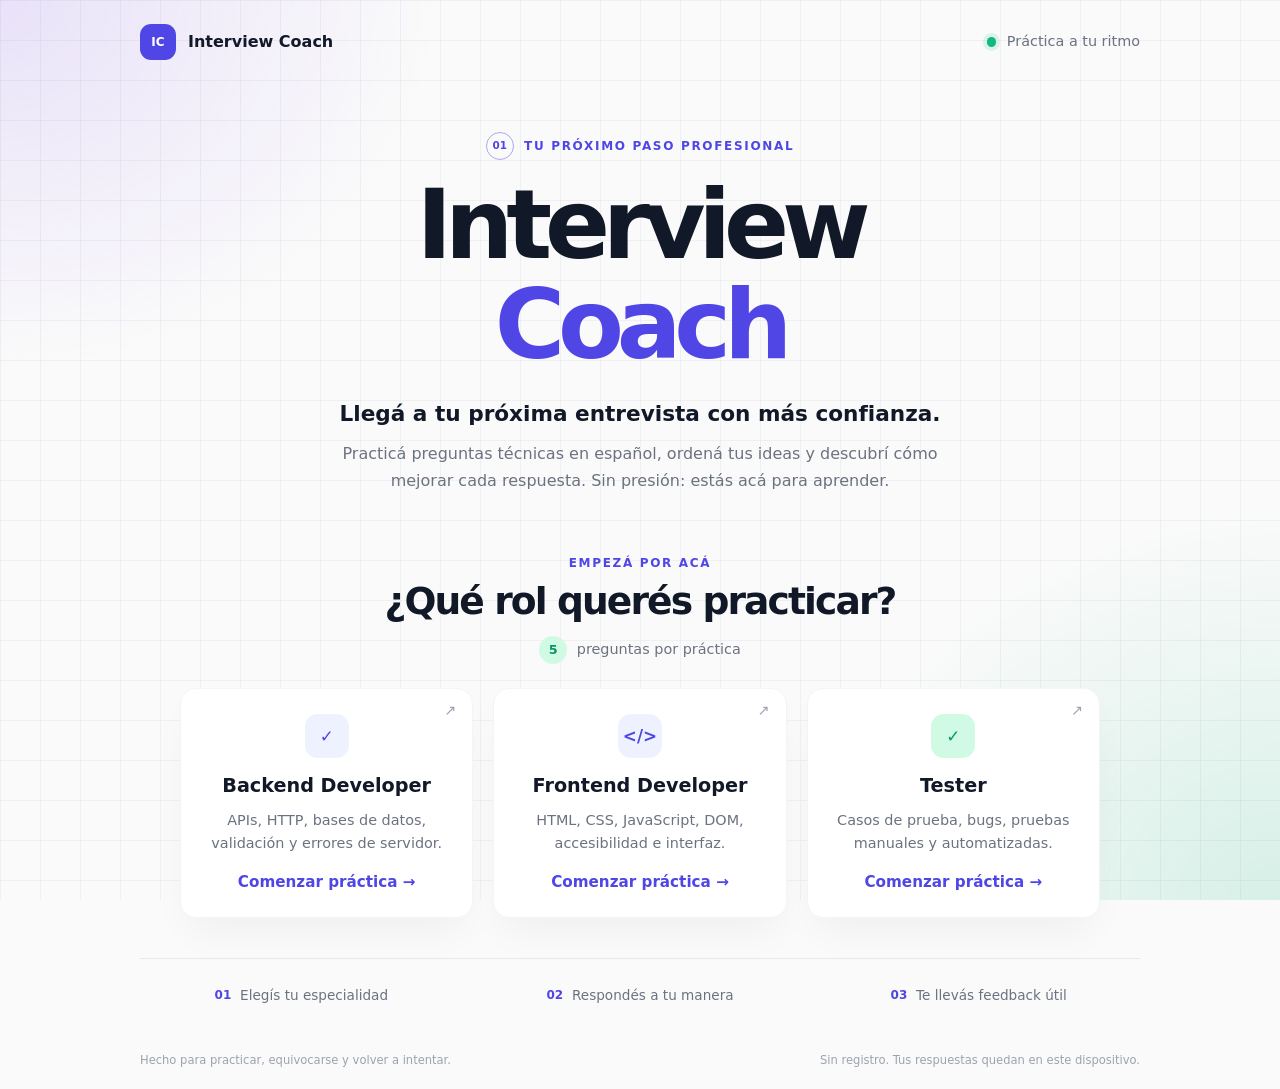
==== commit 970f728f: "Estilos" ====
--- a/docs/index.html
+++ b/docs/index.html
@@ -4,9 +4,457 @@
   <meta charset="UTF-8">
   <meta name="viewport" content="width=device-width, initial-scale=1.0">
   <meta name="description" content="Practicá entrevistas técnicas de Frontend o Tester en español rioplatense y recibí feedback al instante.">
-  <meta name="theme-color" content="#f8fafc">
+  <meta name="theme-color" content="#FAFAFA">
   <title>Interview Coach — Prepará tu próxima entrevista</title>
-  <link rel="stylesheet" href="css/style.css">
+  <style>
+    :root {
+      color-scheme: light;
+      font-family: Inter, Roboto, system-ui, -apple-system, "Segoe UI", sans-serif;
+      color: #111827;
+      background: #FAFAFA;
+      font-synthesis: none;
+      text-rendering: optimizeLegibility;
+      -webkit-font-smoothing: antialiased;
+      -moz-osx-font-smoothing: grayscale;
+    }
+
+    *,
+    *::before,
+    *::after {
+      box-sizing: border-box;
+    }
+
+    html {
+      min-width: 320px;
+      scroll-behavior: smooth;
+    }
+
+    body {
+      position: relative;
+      isolation: isolate;
+      display: flex;
+      min-height: 100vh;
+      min-height: 100svh;
+      flex-direction: column;
+      margin: 0;
+      background: #FAFAFA;
+      line-height: 1.5;
+    }
+
+    body::before,
+    body::after {
+      position: fixed;
+      inset: 0;
+      z-index: -1;
+      content: "";
+      pointer-events: none;
+    }
+
+    body::before {
+      background-image:
+        linear-gradient(to right, rgba(229, 231, 235, 0.55) 1px, transparent 1px),
+        linear-gradient(to bottom, rgba(229, 231, 235, 0.55) 1px, transparent 1px);
+      background-size: 40px 40px;
+    }
+
+    body::after {
+      background-image:
+        radial-gradient(ellipse 38rem 32rem at 0% 0%, rgba(139, 92, 246, 0.15), transparent 72%),
+        radial-gradient(ellipse 40rem 34rem at 100% 100%, rgba(16, 185, 129, 0.15), transparent 72%);
+    }
+
+    a,
+    button {
+      -webkit-tap-highlight-color: transparent;
+    }
+
+    :focus-visible {
+      outline: 3px solid #4F46E5;
+      outline-offset: 4px;
+    }
+
+    .skip-link {
+      position: absolute;
+      top: 0.75rem;
+      left: -9999px;
+      z-index: 2;
+      padding: 0.65rem 1rem;
+      border-radius: 0.5rem;
+      background: #4F46E5;
+      color: #fff;
+      font-weight: 700;
+    }
+
+    .skip-link:focus {
+      left: 0.75rem;
+    }
+
+    .home-header {
+      display: flex;
+      width: min(100% - 3rem, 1000px);
+      align-items: center;
+      justify-content: space-between;
+      margin: 0 auto;
+      padding: 1.5rem 0 0;
+    }
+
+    .home-brand {
+      display: inline-flex;
+      align-items: center;
+      gap: 0.75rem;
+      color: #111827;
+      font-size: 1rem;
+      font-weight: 700;
+      text-decoration: none;
+    }
+
+    .brand-mark {
+      display: grid;
+      width: 2.25rem;
+      height: 2.25rem;
+      place-items: center;
+      border-radius: 0.7rem;
+      background: #4F46E5;
+      color: #fff;
+      font-size: 0.75rem;
+      font-weight: 800;
+    }
+
+    .header-note {
+      display: inline-flex;
+      align-items: center;
+      gap: 0.65rem;
+      color: #6B7280;
+      font-size: 0.9rem;
+    }
+
+    .header-note span {
+      width: 0.6rem;
+      height: 0.6rem;
+      border-radius: 50%;
+      background: #10B981;
+      box-shadow: 0 0 0 4px rgba(16, 185, 129, 0.12);
+    }
+
+    .home-main {
+      display: flex;
+      width: min(100% - 3rem, 1000px);
+      flex: 1;
+      flex-direction: column;
+      align-items: center;
+      margin: 0 auto;
+      padding: clamp(3.5rem, 8vh, 6rem) 0 2rem;
+      text-align: center;
+    }
+
+    .home-hero {
+      width: 100%;
+      max-width: 760px;
+      margin-bottom: 3.5rem;
+    }
+
+    .eyebrow,
+    .section-kicker {
+      display: inline-flex;
+      align-items: center;
+      justify-content: center;
+      gap: 0.65rem;
+      margin: 0 0 1.25rem;
+      color: #4F46E5;
+      font-size: 0.75rem;
+      font-weight: 800;
+      letter-spacing: 0.14em;
+      text-transform: uppercase;
+    }
+
+    .eyebrow span {
+      display: inline-grid;
+      width: 1.75rem;
+      height: 1.75rem;
+      place-items: center;
+      border: 1px solid rgba(79, 70, 229, 0.45);
+      border-radius: 50%;
+      font-size: 0.65rem;
+      letter-spacing: 0;
+    }
+
+    .home-hero h1 {
+      margin: 0;
+      color: #111827;
+      font-size: clamp(4.5rem, 10vw, 6rem);
+      font-weight: 900;
+      letter-spacing: -0.075em;
+      line-height: 0.94;
+    }
+
+    .home-hero h1 span {
+      display: block;
+      margin-top: 0.1em;
+      color: #4F46E5;
+    }
+
+    .home-lead {
+      margin: 1.75rem 0 0.6rem;
+      color: #111827;
+      font-size: clamp(1.1rem, 2.4vw, 1.35rem);
+      font-weight: 600;
+    }
+
+    .home-description {
+      max-width: 620px;
+      margin: 0 auto;
+      color: #6B7280;
+      font-size: 1rem;
+      line-height: 1.7;
+    }
+
+    .role-section {
+      width: 100%;
+      max-width: 920px;
+    }
+
+    .section-heading {
+      display: flex;
+      flex-direction: column;
+      align-items: center;
+      justify-content: center;
+      gap: 0.8rem;
+      margin-bottom: 1.5rem;
+    }
+
+    .section-kicker {
+      margin-bottom: 0.45rem;
+    }
+
+    .section-heading h2 {
+      margin: 0;
+      color: #111827;
+      font-size: clamp(1.8rem, 4vw, 2.35rem);
+      font-weight: 750;
+      letter-spacing: -0.05em;
+      line-height: 1.15;
+    }
+
+    .question-count {
+      display: inline-flex;
+      align-items: center;
+      gap: 0.6rem;
+      margin: 0;
+      color: #6B7280;
+      font-size: 0.9rem;
+    }
+
+    .question-count span {
+      display: grid;
+      width: 1.75rem;
+      height: 1.75rem;
+      place-items: center;
+      border-radius: 50%;
+      background: #D1FAE5;
+      color: #059669;
+      font-size: 0.8rem;
+      font-weight: 800;
+    }
+
+    .roles-grid {
+      display: grid;
+      grid-template-columns: repeat(3, minmax(0, 1fr));
+      gap: 1.25rem;
+    }
+
+    .role-section .role-card {
+      position: relative;
+      display: flex;
+      width: 100%;
+      min-height: 230px;
+      flex-direction: column;
+      align-items: center;
+      padding: 1.6rem 1.5rem 1.45rem;
+      border: 1px solid #F3F4F6;
+      border-radius: 16px;
+      background: #FFFFFF;
+      box-shadow: 0 20px 40px -10px rgba(0, 0, 0, 0.05);
+      color: inherit;
+      cursor: pointer;
+      font: inherit;
+      text-align: center;
+      transition: transform 180ms ease, box-shadow 180ms ease, border-color 180ms ease;
+    }
+
+    .role-section .role-card:hover {
+      transform: translateY(-3px);
+      border-color: rgba(79, 70, 229, 0.2);
+      box-shadow: 0 24px 44px -10px rgba(0, 0, 0, 0.09);
+    }
+
+    .role-card .role-arrow {
+      position: absolute;
+      top: 0.9rem;
+      right: 1rem;
+      color: #9CA3AF;
+      font-size: 0.9rem;
+      line-height: 1;
+    }
+
+    .role-card .role-icon {
+      display: grid;
+      width: 2.75rem;
+      height: 2.75rem;
+      place-items: center;
+      margin-bottom: 0.85rem;
+      border-radius: 0.8rem;
+      background: #EEF2FF;
+      color: #4F46E5;
+      font-size: 1.05rem;
+      font-weight: 700;
+    }
+
+    .role-card[data-role="tester"] .role-icon {
+      background: #D1FAE5;
+      color: #059669;
+    }
+
+    .role-card h2 {
+      margin: 0 0 0.55rem;
+      color: #111827;
+      font-size: 1.2rem;
+      font-weight: 750;
+    }
+
+    .role-card p {
+      margin: 0 0 1rem;
+      color: #6B7280;
+      font-size: 0.9rem;
+      line-height: 1.55;
+    }
+
+    .role-cta {
+      margin-top: auto;
+      color: #4F46E5;
+      font-size: 0.95rem;
+      font-weight: 700;
+    }
+
+    .home-how {
+      display: flex;
+      width: 100%;
+      justify-content: space-between;
+      gap: 1rem;
+      margin-top: 2.5rem;
+      padding-top: 1.25rem;
+      border-top: 1px solid #E5E7EB;
+    }
+
+    .how-item {
+      display: flex;
+      flex: 1;
+      align-items: center;
+      justify-content: center;
+      gap: 0.55rem;
+      padding: 0.4rem;
+    }
+
+    .how-item span {
+      color: #4F46E5;
+      font-size: 0.75rem;
+      font-weight: 800;
+    }
+
+    .how-item p {
+      margin: 0;
+      color: #6B7280;
+      font-size: 0.85rem;
+    }
+
+    .home-footer {
+      display: flex;
+      width: min(100% - 3rem, 1000px);
+      justify-content: space-between;
+      gap: 1rem;
+      margin: 0 auto;
+      padding: 0.5rem 0 1.25rem;
+      color: #9CA3AF;
+    }
+
+    .home-footer p {
+      margin: 0;
+      font-size: 0.72rem;
+    }
+
+    @media (max-width: 640px) {
+      .home-header,
+      .home-main,
+      .home-footer {
+        width: min(100% - 2rem, 1000px);
+      }
+
+      .home-header {
+        padding-top: 1rem;
+      }
+
+      .home-main {
+        padding-top: 3.25rem;
+      }
+
+      .home-hero {
+        margin-bottom: 2.75rem;
+      }
+
+      .home-hero h1 {
+        font-size: clamp(3.75rem, 17vw, 5rem);
+      }
+
+      .roles-grid {
+        grid-template-columns: 1fr;
+      }
+
+      .role-section .role-card {
+        min-height: 210px;
+      }
+
+      .home-how {
+        flex-direction: column;
+        align-items: flex-start;
+        gap: 0.35rem;
+      }
+
+      .how-item {
+        flex: initial;
+        justify-content: flex-start;
+        padding-left: 0;
+      }
+
+      .home-footer {
+        flex-direction: column;
+        gap: 0.4rem;
+        padding-bottom: 1rem;
+      }
+    }
+
+    @media (max-width: 420px) {
+      .header-note {
+        font-size: 0.8rem;
+      }
+
+      .home-header {
+        gap: 0.5rem;
+      }
+
+      .home-brand {
+        gap: 0.55rem;
+        font-size: 0.9rem;
+      }
+    }
+
+    @media (prefers-reduced-motion: reduce) {
+      *,
+      *::before,
+      *::after {
+        scroll-behavior: auto !important;
+        transition-duration: 0.01ms !important;
+      }
+    }
+  </style>
 </head>
 <body class="home-page">
   <a class="skip-link" href="#main">Saltar al contenido</a>
